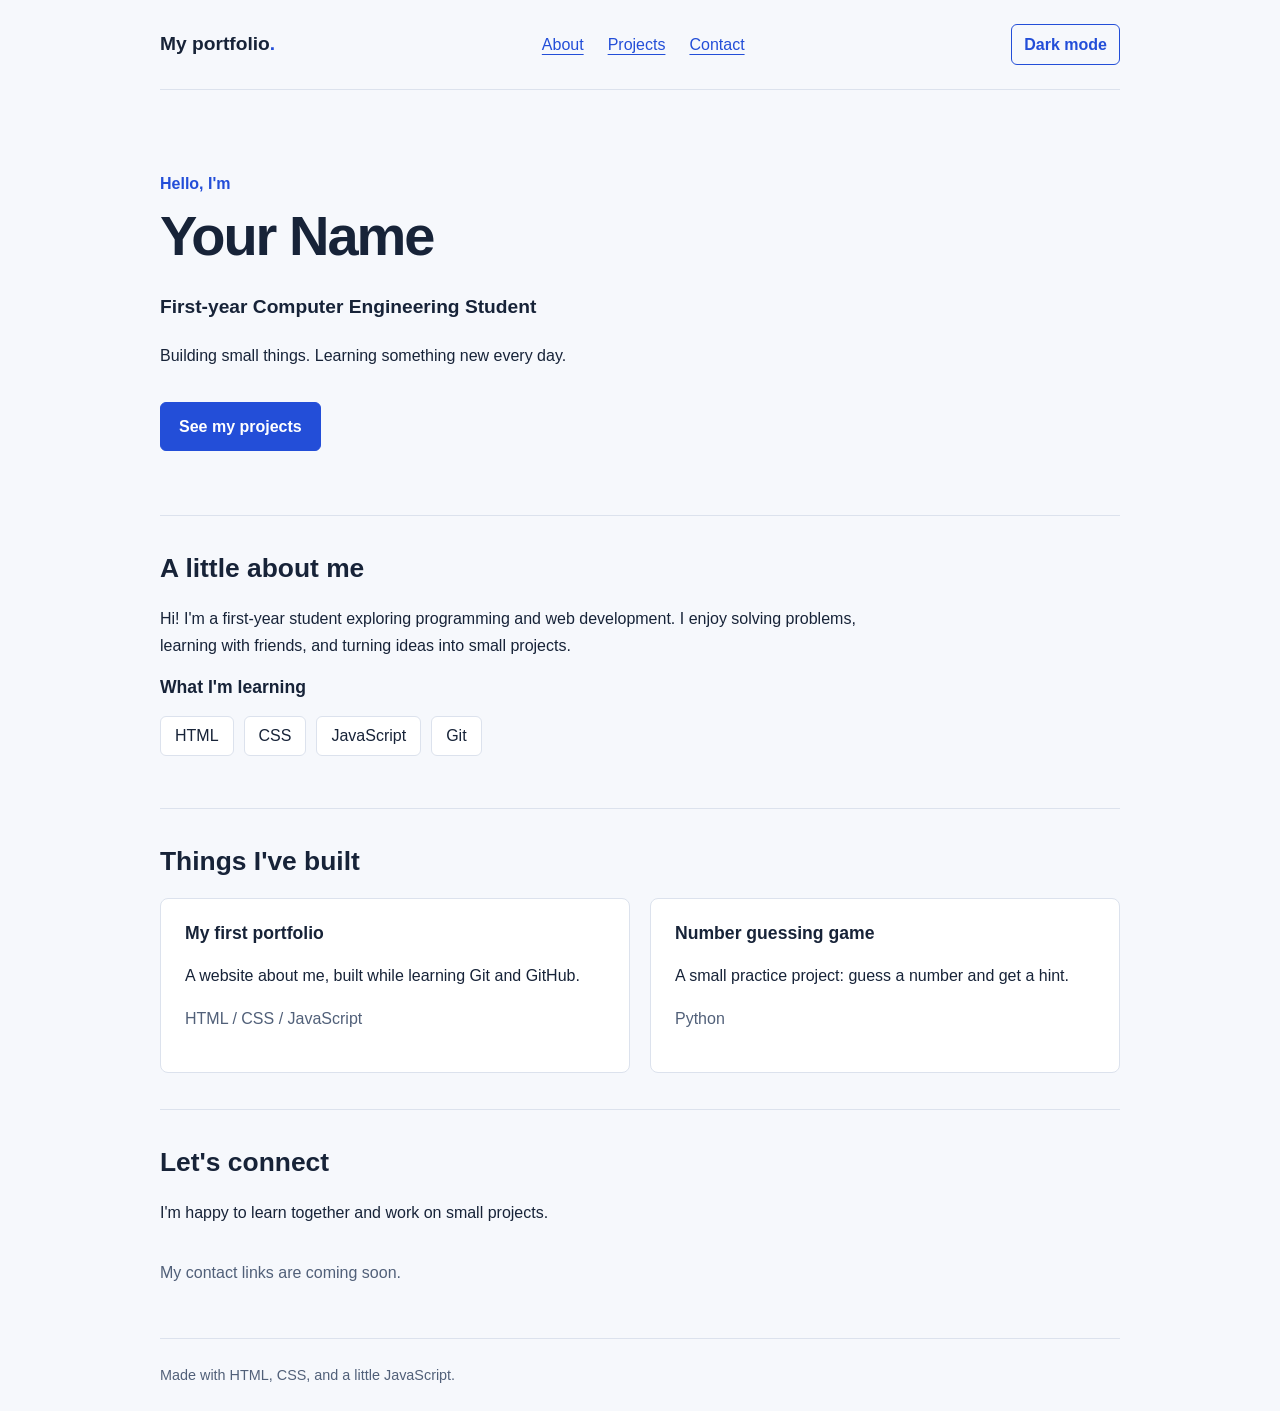
==== index.html @ 7ec7db0e "My first commit with AWS SBG VITP!!!" ====
<!DOCTYPE html>
<html lang="en">
<head>
  <meta charset="UTF-8">
  <meta name="viewport" content="width=device-width, initial-scale=1.0">
  <meta name="description" content="A first-year student's portfolio of skills, projects, and learning.">
  <title>My Portfolio</title>
  <link rel="stylesheet" href="style.css">
  <!-- Load the student's data before the code that displays it. -->
  <script src="profile.js" defer></script>
  <script src="script.js" defer></script>
</head>
<body>
  <a class="skip-link" href="#main">Skip to content</a>

  <header class="site-header">
    <a class="logo" href="#main">My portfolio<span>.</span></a>
    <nav aria-label="Main navigation">
      <a href="#about">About</a>
      <a href="#projects">Projects</a>
      <a href="#contact">Contact</a>
    </nav>
    <button id="theme-button" type="button" aria-pressed="false" hidden>Dark mode</button>
  </header>

  <main id="main">
    <noscript>Please enable JavaScript to display the details from profile.js.</noscript>

    <section class="hero" aria-labelledby="name">
      <p class="eyebrow">Hello, I'm</p>
      <h1 id="name">Your Name</h1>
      <p id="role" class="role">First-year student</p>
      <p id="tagline">Learning, building, and sharing what I discover.</p>
      <a class="button" href="#projects">See my projects</a>
    </section>

    <section id="about" class="section" aria-labelledby="about-heading">
      <h2 id="about-heading">A little about me</h2>
      <p id="about-text">I'm starting my journey in technology.</p>
      <h3>What I'm learning</h3>
      <ul id="skills" class="skills" aria-label="Skills"></ul>
    </section>

    <section id="projects" class="section" aria-labelledby="projects-heading">
      <h2 id="projects-heading">Things I've built</h2>
      <p id="projects-empty">My first project is on the way. Watch this space!</p>
      <div id="project-list" class="project-list"></div>
    </section>

    <section id="contact" class="section" aria-labelledby="contact-heading">
      <h2 id="contact-heading">Let's connect</h2>
      <p>I'm happy to learn together and work on small projects.</p>
      <div id="contact-links" class="contact-links"></div>
      <p id="contact-empty" class="muted">My contact links are coming soon.</p>
    </section>
  </main>

  <footer>Made with HTML, CSS, and a little JavaScript.</footer>
</body>
</html>
---- style.css ----
/* Start here to change the colours for your portfolio. */
:root {
  --background: #f6f8fc;
  --surface: #ffffff;
  --text: #172338;
  --muted: #516079;
  --accent: #234ed8;
  --border: #dce2ed;
}

body.dark {
  --background: #101827;
  --surface: #192538;
  --text: #f2f5fc;
  --muted: #b7c4d9;
  --accent: #a8beff;
  --border: #354359;
  color-scheme: dark;
}

* {
  box-sizing: border-box;
}

[hidden] {
  display: none !important;
}

body {
  margin: 0;
  background: var(--background);
  color: var(--text);
  font-family: Arial, sans-serif;
  font-size: 16px;
  line-height: 1.7;
  overflow-wrap: anywhere;
}

a {
  color: var(--accent);
  text-underline-offset: 4px;
}

a:hover {
  text-decoration-thickness: 2px;
}

a:focus-visible,
button:focus-visible {
  outline: 3px solid var(--accent);
  outline-offset: 5px;
}

.site-header,
main,
footer {
  width: 90%;
  max-width: 960px;
  margin: 0 auto;
}

.site-header {
  display: flex;
  align-items: center;
  justify-content: space-between;
  flex-wrap: wrap;
  gap: 16px;
  padding: 24px 0;
  border-bottom: 1px solid var(--border);
}

.logo {
  color: var(--text);
  font-size: 1.2rem;
  font-weight: bold;
  text-decoration: none;
}

.logo span {
  color: var(--accent);
}

nav,
.contact-links {
  display: flex;
  flex-wrap: wrap;
  gap: 24px;
}

button,
.button {
  display: inline-block;
  padding: 10px 18px;
  border: 1px solid var(--accent);
  border-radius: 6px;
  background: var(--accent);
  color: var(--surface);
  font: inherit;
  font-weight: bold;
  cursor: pointer;
  text-decoration: none;
}

#theme-button {
  background: transparent;
  color: var(--accent);
  padding: 6px 12px;
}

.hero {
  padding: 64px 0;
}

.eyebrow {
  margin-bottom: 4px;
  color: var(--accent);
  font-weight: bold;
}

h1,
h2,
h3 {
  line-height: 1.25;
}

h1 {
  margin: 0 0 16px;
  font-size: 3.5rem;
  letter-spacing: -2px;
}

h2 {
  margin: 0 0 20px;
  font-size: 1.65rem;
}

h3 {
  font-size: 1.1rem;
}

.role {
  font-size: 1.2rem;
  font-weight: bold;
}

.hero .button {
  margin-top: 16px;
}

.section {
  padding: 36px 0;
  border-top: 1px solid var(--border);
}

#about-text {
  max-width: 720px;
}

.skills {
  display: flex;
  flex-wrap: wrap;
  gap: 10px;
  padding: 0;
  list-style: none;
}

.skills li {
  padding: 5px 14px;
  border: 1px solid var(--border);
  border-radius: 6px;
  background: var(--surface);
}

.project-list {
  display: grid;
  grid-template-columns: repeat(2, minmax(0, 1fr));
  gap: 20px;
}

.project-card {
  padding: 24px;
  border: 1px solid var(--border);
  border-radius: 8px;
  background: var(--surface);
}

.project-card h3 {
  margin-top: 0;
}

.muted,
footer {
  color: var(--muted);
}

footer {
  padding: 24px 0;
  border-top: 1px solid var(--border);
  font-size: 0.9rem;
}

.skip-link {
  position: absolute;
  top: -100px;
  left: 16px;
  padding: 8px 16px;
  background: var(--surface);
}

.skip-link:focus {
  top: 8px;
}

/* On phones, stack the project cards and use a smaller heading. */
@media (max-width: 600px) {
  h1 {
    font-size: 2.5rem;
  }

  .hero {
    padding: 40px 0;
  }

  .project-list {
    grid-template-columns: 1fr;
  }
}
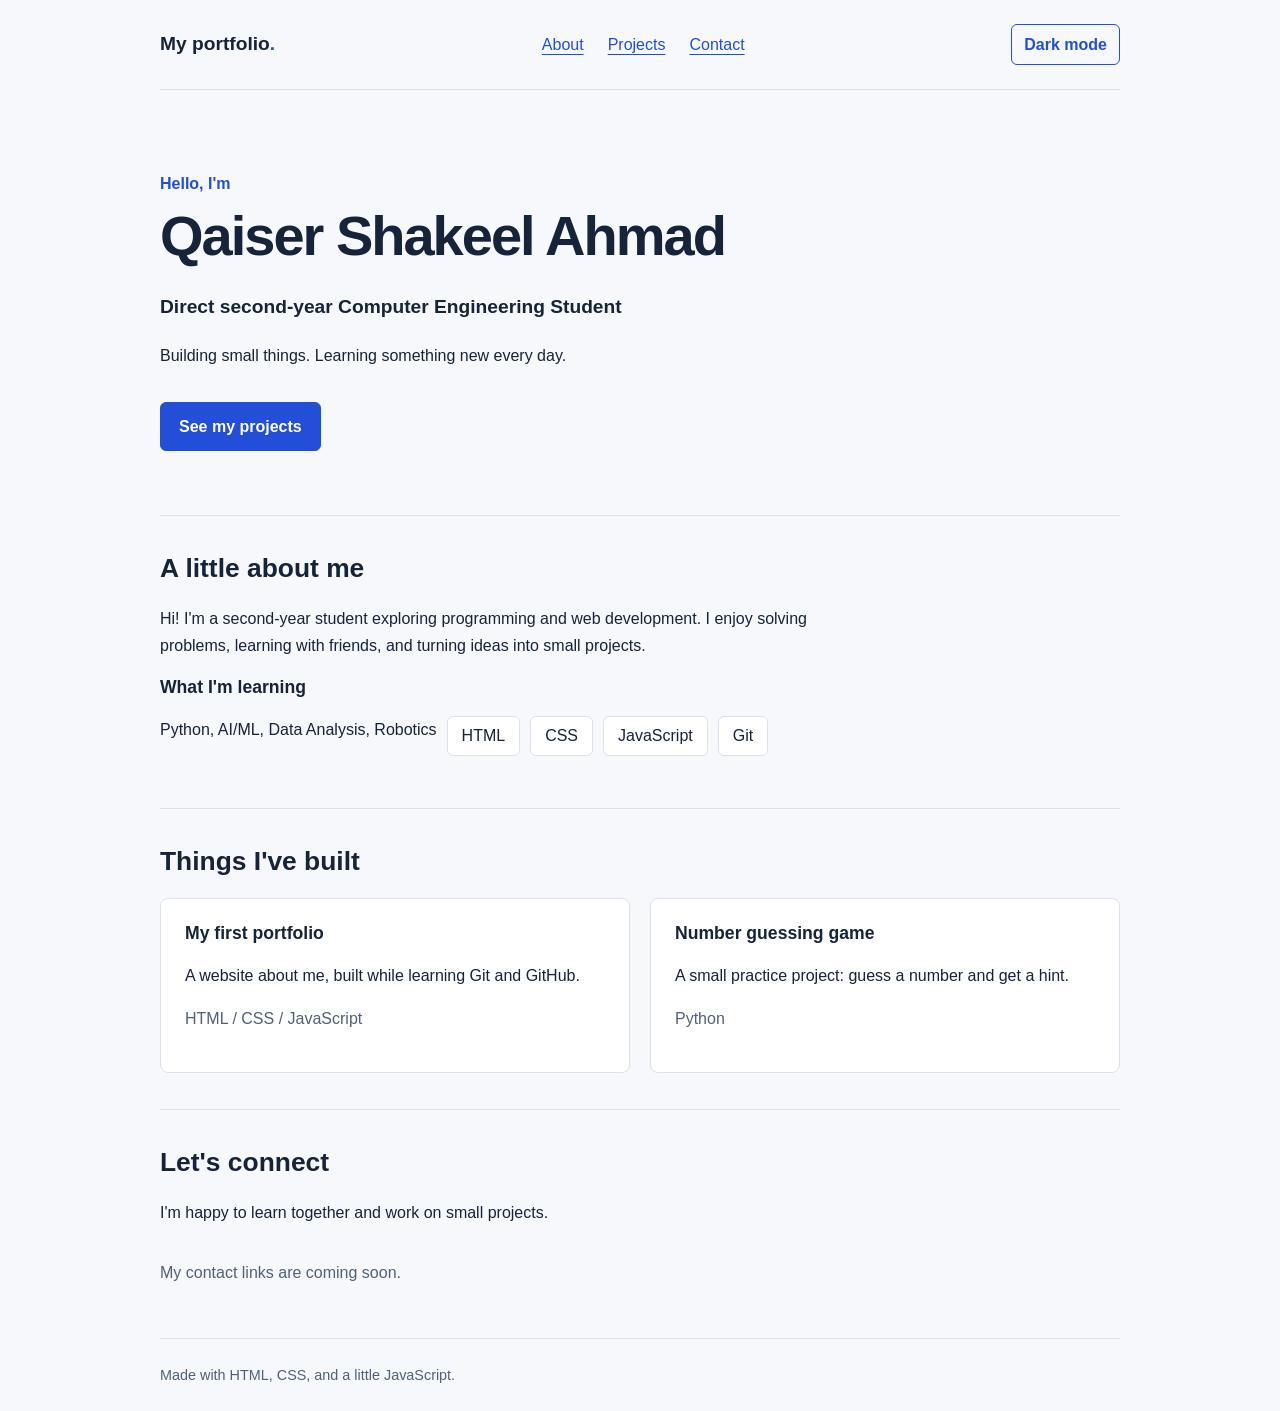
==== commit c537f149: "First changes to portfolio" ====
--- a/index.html
+++ b/index.html
@@ -3,7 +3,7 @@
 <head>
   <meta charset="UTF-8">
   <meta name="viewport" content="width=device-width, initial-scale=1.0">
-  <meta name="description" content="A first-year student's portfolio of skills, projects, and learning.">
+  <meta name="description" content="A direct second-year student's portfolio of skills, projects, and learning.">
   <title>My Portfolio</title>
   <link rel="stylesheet" href="style.css">
   <!-- Load the student's data before the code that displays it. -->
@@ -28,8 +28,8 @@
 
     <section class="hero" aria-labelledby="name">
       <p class="eyebrow">Hello, I'm</p>
-      <h1 id="name">Your Name</h1>
-      <p id="role" class="role">First-year student</p>
+      <h1 id="name">Qaiser Shakeel Ahmad</h1>
+      <p id="role" class="role">Direct second-year student</p>
       <p id="tagline">Learning, building, and sharing what I discover.</p>
       <a class="button" href="#projects">See my projects</a>
     </section>
@@ -38,7 +38,7 @@
       <h2 id="about-heading">A little about me</h2>
       <p id="about-text">I'm starting my journey in technology.</p>
       <h3>What I'm learning</h3>
-      <ul id="skills" class="skills" aria-label="Skills"></ul>
+      <ul id="skills" class="skills" aria-label="Skills">Python, AI/ML, Data Analysis, Robotics</ul>
     </section>
 
     <section id="projects" class="section" aria-labelledby="projects-heading">
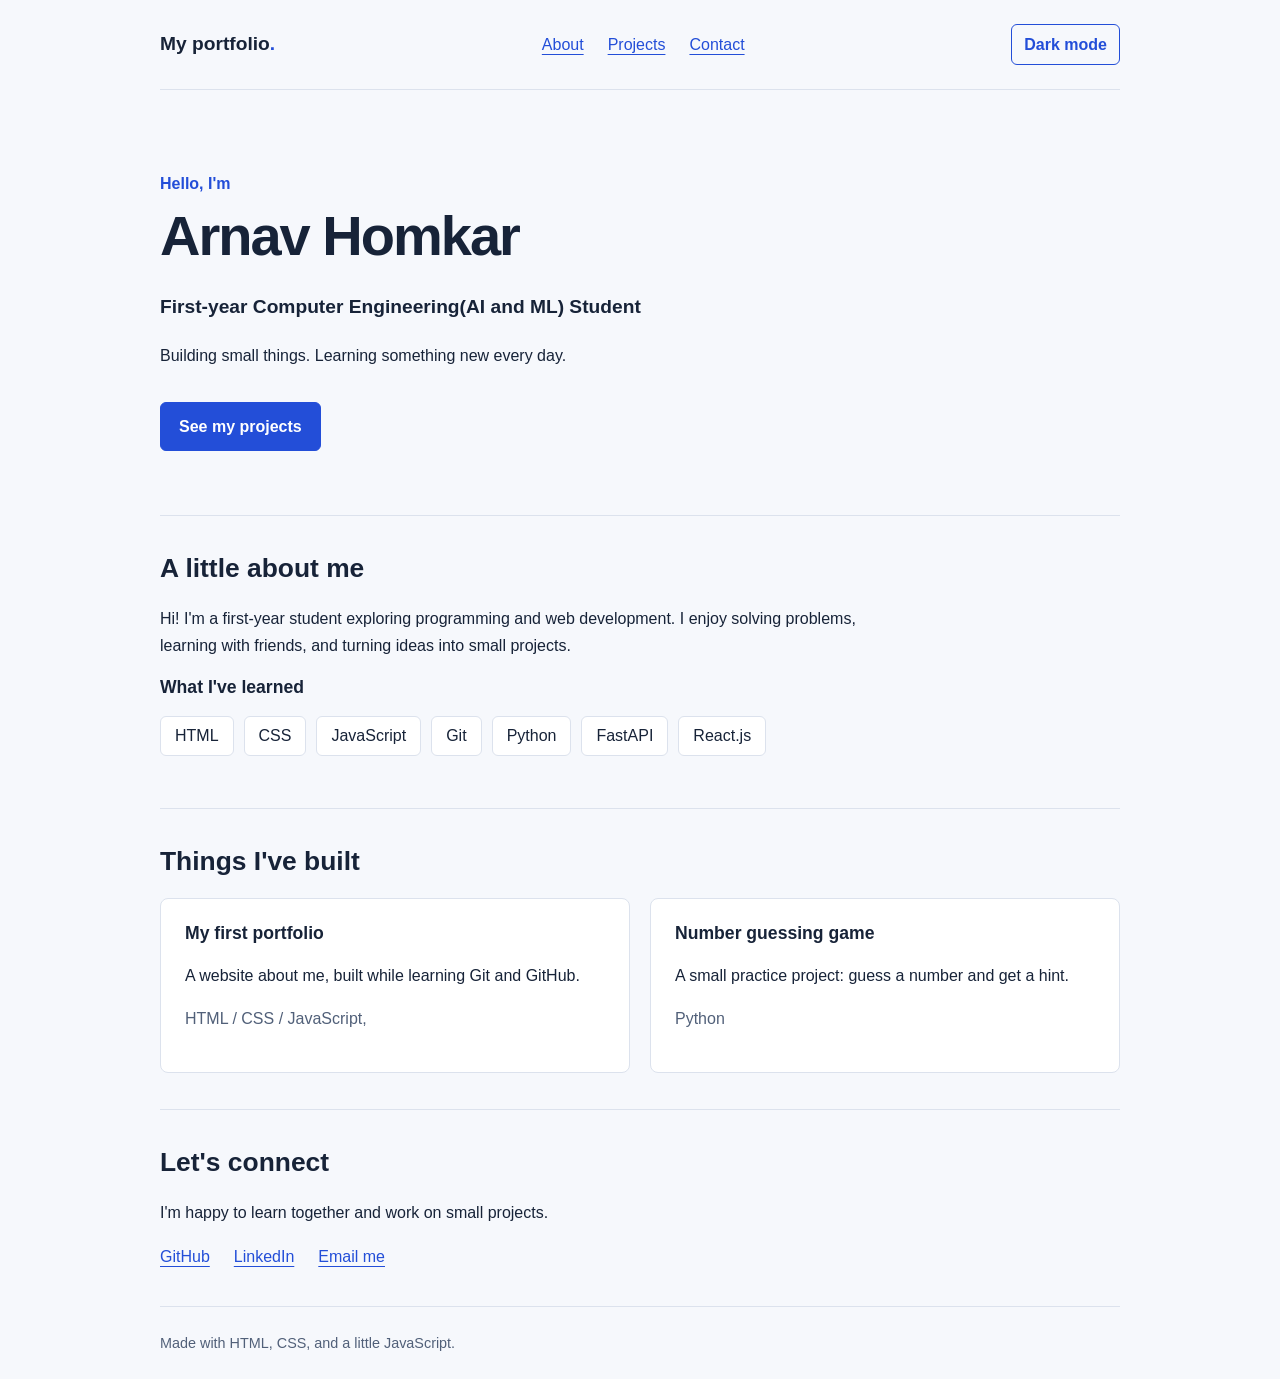
==== commit 6daa72b0: "Merge fc958593507f71dacf268e30d068abd8484f9f02 into adb2c96a5b9d7665cb9b4799a935658220693133" ====
--- a/index.html
+++ b/index.html
@@ -3,7 +3,7 @@
 <head>
   <meta charset="UTF-8">
   <meta name="viewport" content="width=device-width, initial-scale=1.0">
-  <meta name="description" content="A direct second-year student's portfolio of skills, projects, and learning.">
+  <meta name="description" content="A first-year student's portfolio of skills, projects, and learning.">
   <title>My Portfolio</title>
   <link rel="stylesheet" href="style.css">
   <!-- Load the student's data before the code that displays it. -->
@@ -28,8 +28,8 @@
 
     <section class="hero" aria-labelledby="name">
       <p class="eyebrow">Hello, I'm</p>
-      <h1 id="name">Qaiser Shakeel Ahmad</h1>
-      <p id="role" class="role">Direct second-year student</p>
+      <h1 id="name">Arnav Homkar</h1>
+      <p id="role" class="role">First-year student</p>
       <p id="tagline">Learning, building, and sharing what I discover.</p>
       <a class="button" href="#projects">See my projects</a>
     </section>
@@ -37,8 +37,8 @@
     <section id="about" class="section" aria-labelledby="about-heading">
       <h2 id="about-heading">A little about me</h2>
       <p id="about-text">I'm starting my journey in technology.</p>
-      <h3>What I'm learning</h3>
-      <ul id="skills" class="skills" aria-label="Skills">Python, AI/ML, Data Analysis, Robotics</ul>
+      <h3>What I've learned</h3>
+      <ul id="skills" class="skills" aria-label="Skills"></ul>
     </section>
 
     <section id="projects" class="section" aria-labelledby="projects-heading">
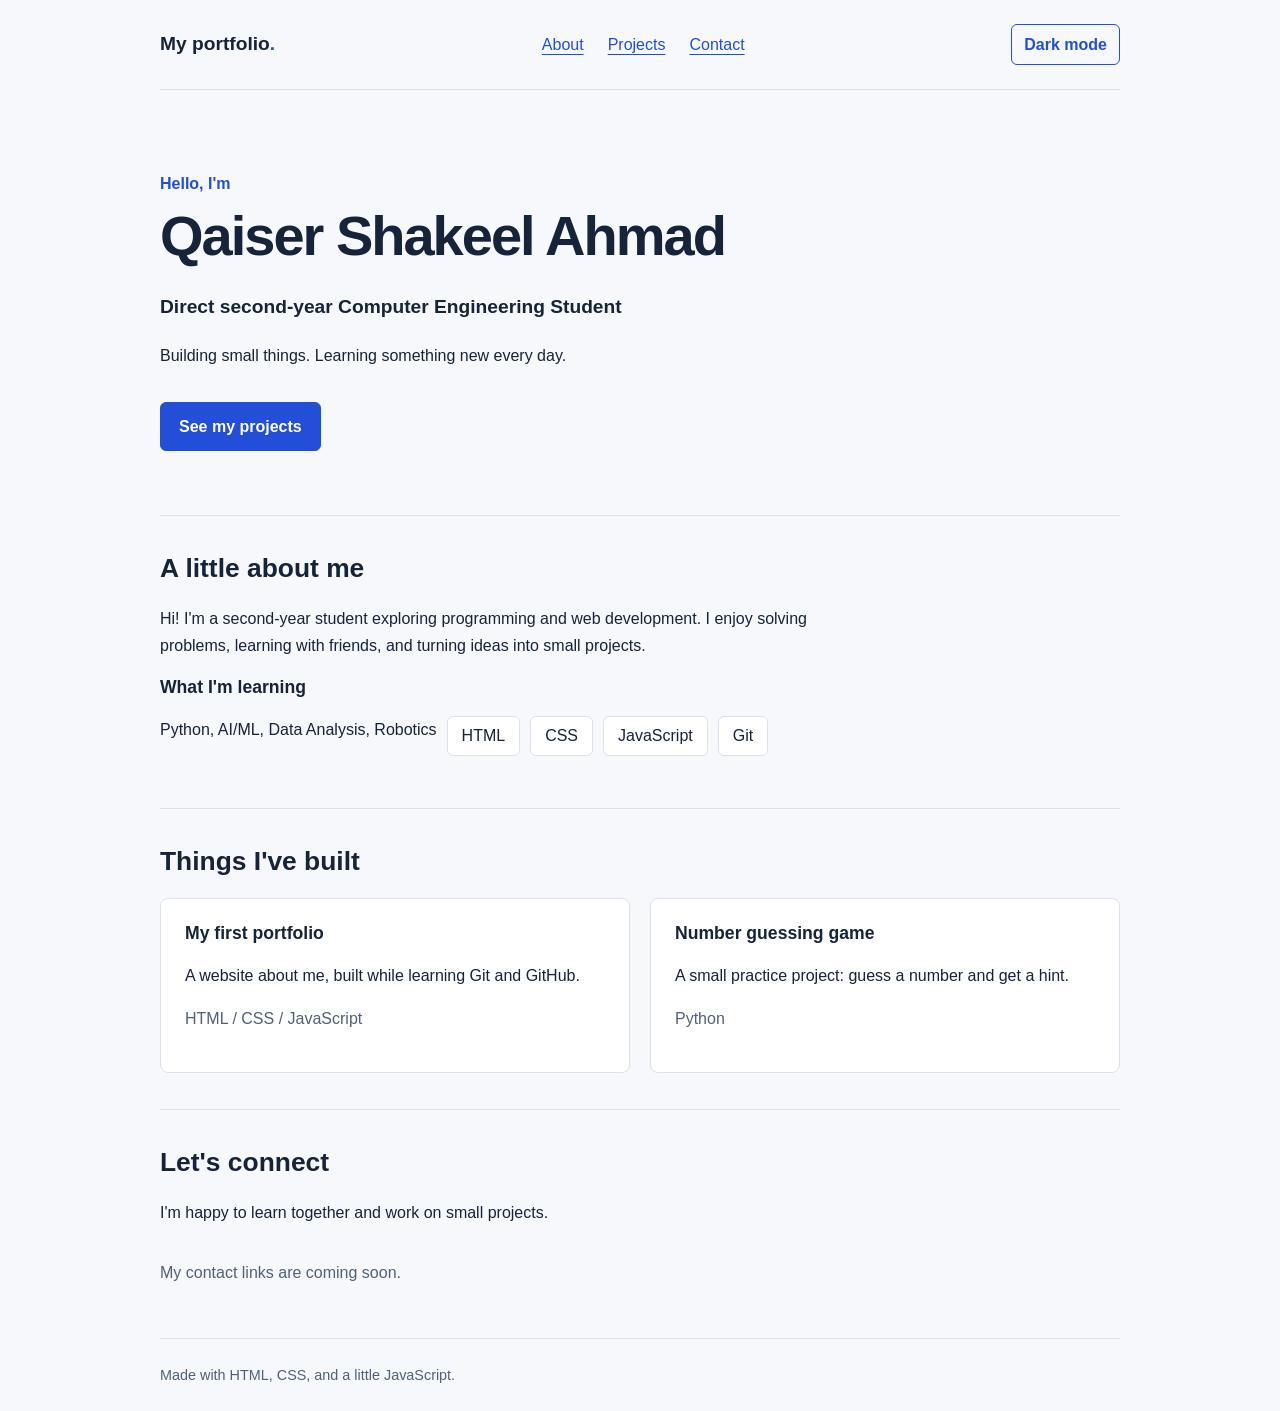
==== commit 5c78b9e6: "Merge c537f149fdad0fe2c294dd63da989b15f25baf7d into adb2c96a5b9d7665cb9b4799a935658220693133" ====
--- a/index.html
+++ b/index.html
@@ -3,7 +3,7 @@
 <head>
   <meta charset="UTF-8">
   <meta name="viewport" content="width=device-width, initial-scale=1.0">
-  <meta name="description" content="A first-year student's portfolio of skills, projects, and learning.">
+  <meta name="description" content="A direct second-year student's portfolio of skills, projects, and learning.">
   <title>My Portfolio</title>
   <link rel="stylesheet" href="style.css">
   <!-- Load the student's data before the code that displays it. -->
@@ -28,8 +28,8 @@
 
     <section class="hero" aria-labelledby="name">
       <p class="eyebrow">Hello, I'm</p>
-      <h1 id="name">Arnav Homkar</h1>
-      <p id="role" class="role">First-year student</p>
+      <h1 id="name">Qaiser Shakeel Ahmad</h1>
+      <p id="role" class="role">Direct second-year student</p>
       <p id="tagline">Learning, building, and sharing what I discover.</p>
       <a class="button" href="#projects">See my projects</a>
     </section>
@@ -37,8 +37,8 @@
     <section id="about" class="section" aria-labelledby="about-heading">
       <h2 id="about-heading">A little about me</h2>
       <p id="about-text">I'm starting my journey in technology.</p>
-      <h3>What I've learned</h3>
-      <ul id="skills" class="skills" aria-label="Skills"></ul>
+      <h3>What I'm learning</h3>
+      <ul id="skills" class="skills" aria-label="Skills">Python, AI/ML, Data Analysis, Robotics</ul>
     </section>
 
     <section id="projects" class="section" aria-labelledby="projects-heading">
